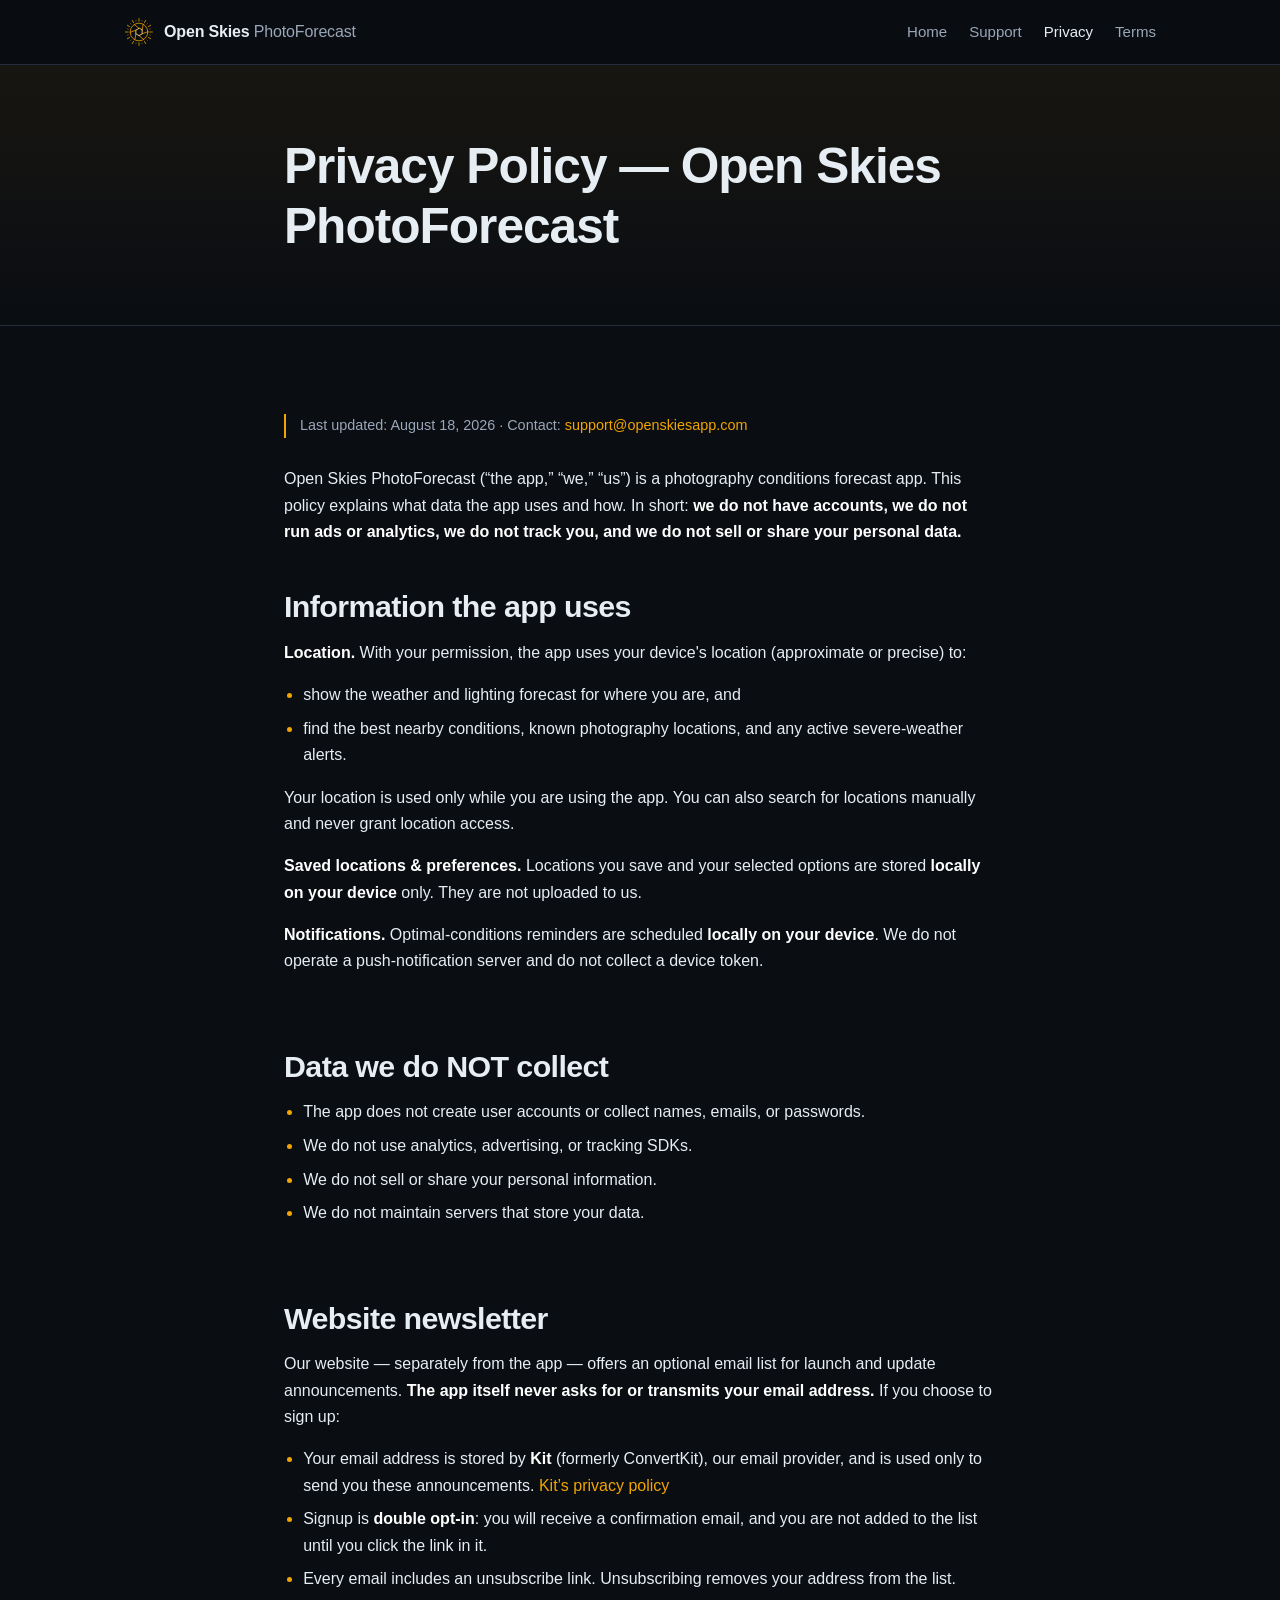
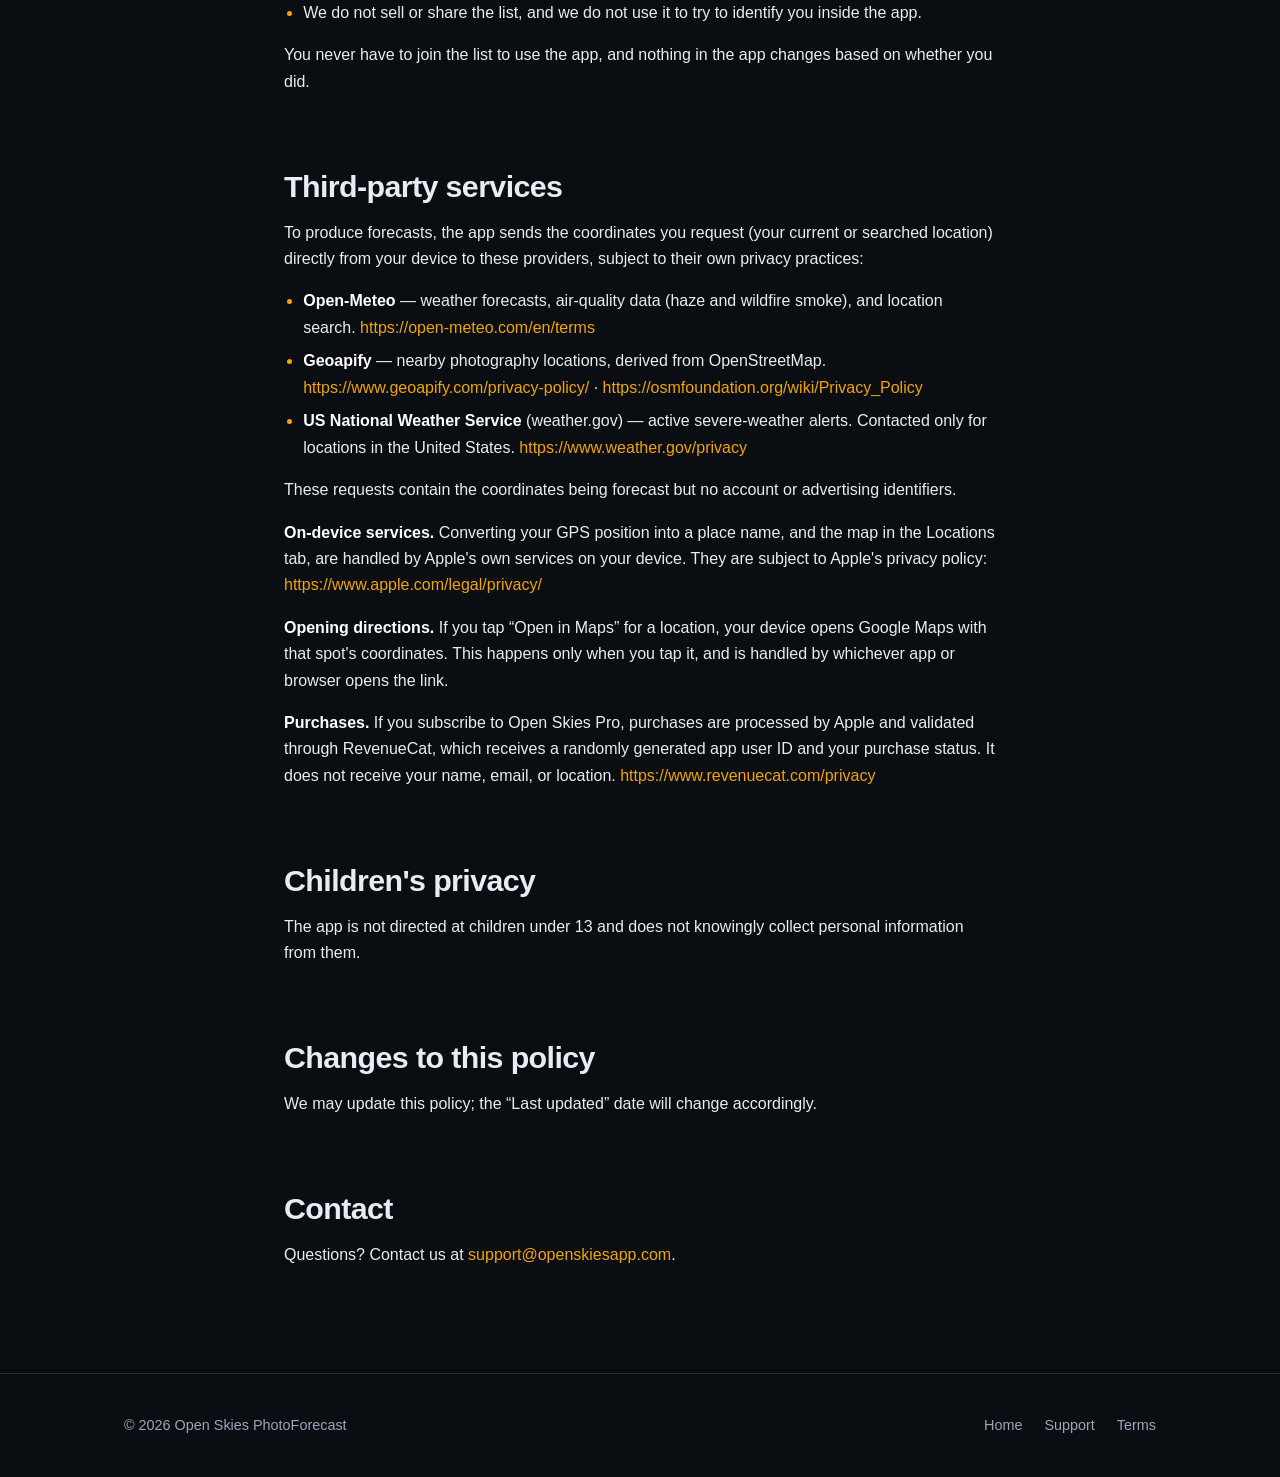
==== privacy.html @ f617b117 "Add a Terms of Use page The Android build links here from the paywall. Apple's standard EULA covers " ====
<!DOCTYPE html>
<html lang="en">
<head>
<meta charset="utf-8">
<meta name="viewport" content="width=device-width, initial-scale=1">
<title>Privacy Policy — Open Skies PhotoForecast</title>
<meta name="description" content="The Open Skies PhotoForecast privacy policy: no accounts, no ads, no analytics, no tracking, and no sale or sharing of personal data.">
<meta name="theme-color" content="#0a0d12">
<meta name="google-site-verification" content="ENrO2JGXDl9mNSKPHNOTtn1yvITgf6xiiaZJoWVUYp8">
<link rel="icon" href="assets/emblem.svg" type="image/svg+xml">
<link rel="icon" href="assets/favicon.png" sizes="48x48">
<link rel="apple-touch-icon" href="assets/app-icon.png">
<link rel="stylesheet" href="styles.css">
</head>
<body>

<header class="site-header">
  <div class="wrap">
    <a class="brand" href="index.html">
      <img class="brand-mark" src="assets/emblem.svg" alt="" width="30" height="30">
      <span class="brand-name">Open Skies <span>PhotoForecast</span></span>
    </a>
    <nav class="site-nav" aria-label="Main">
      <a href="index.html">Home</a>
      <a href="support.html">Support</a>
      <a href="privacy.html" aria-current="page">Privacy</a>
      <a href="terms.html">Terms</a>
    </nav>
  </div>
</header>

<main>

  <div class="page-head">
    <div class="wrap read">
      <h1>Privacy Policy — Open Skies PhotoForecast</h1>
    </div>
  </div>

  <section>
    <div class="wrap prose">

      <p class="meta">
        Last updated: August 18, 2026 ·
        Contact: <a href="mailto:support@openskiesapp.com">support@openskiesapp.com</a>
      </p>

      <p>
        Open Skies PhotoForecast (“the app,” “we,” “us”) is a photography conditions
        forecast app. This policy explains what data the app uses and how. In short:
        <strong>we do not have accounts, we do not run ads or analytics, we do not track you,
        and we do not sell or share your personal data.</strong>
      </p>

      <h2>Information the app uses</h2>

      <p>
        <strong>Location.</strong> With your permission, the app uses your device's location
        (approximate or precise) to:
      </p>
      <ul>
        <li>show the weather and lighting forecast for where you are, and</li>
        <li>find the best nearby conditions, known photography locations, and any
          active severe-weather alerts.</li>
      </ul>

      <p>
        Your location is used only while you are using the app. You can also search for
        locations manually and never grant location access.
      </p>

      <p>
        <strong>Saved locations &amp; preferences.</strong> Locations you save and your selected options
        are stored <strong>locally on your device</strong> only. They are not uploaded to us.
      </p>

      <p>
        <strong>Notifications.</strong> Optimal-conditions reminders are scheduled <strong>locally on your
        device</strong>. We do not operate a push-notification server and do not collect a
        device token.
      </p>

      <h2>Data we do NOT collect</h2>

      <ul>
        <li>The app does not create user accounts or collect names, emails, or passwords.</li>
        <li>We do not use analytics, advertising, or tracking SDKs.</li>
        <li>We do not sell or share your personal information.</li>
        <li>We do not maintain servers that store your data.</li>
      </ul>

      <h2>Website newsletter</h2>

      <p>
        Our website &mdash; separately from the app &mdash; offers an optional
        email list for launch and update announcements. <strong>The app itself
        never asks for or transmits your email address.</strong> If you choose to
        sign up:
      </p>

      <ul>
        <li>
          Your email address is stored by <strong>Kit</strong> (formerly
          ConvertKit), our email provider, and is used only to send you these
          announcements. <a href="https://kit.com/privacy">Kit&rsquo;s privacy policy</a>
        </li>
        <li>
          Signup is <strong>double opt-in</strong>: you will receive a
          confirmation email, and you are not added to the list until you click
          the link in it.
        </li>
        <li>
          Every email includes an unsubscribe link. Unsubscribing removes your
          address from the list.
        </li>
        <li>
          We do not sell or share the list, and we do not use it to try to
          identify you inside the app.
        </li>
      </ul>

      <p>
        You never have to join the list to use the app, and nothing in the app
        changes based on whether you did.
      </p>

      <h2>Third-party services</h2>

      <p>
        To produce forecasts, the app sends the coordinates you request (your current
        or searched location) directly from your device to these providers, subject to
        their own privacy practices:
      </p>

      <ul>
        <li><strong>Open-Meteo</strong> — weather forecasts, air-quality data (haze and wildfire
          smoke), and location search.
          <a href="https://open-meteo.com/en/terms" target="_blank" rel="noopener">https://open-meteo.com/en/terms</a></li>
        <li><strong>Geoapify</strong> — nearby photography locations, derived from OpenStreetMap.
          <a href="https://www.geoapify.com/privacy-policy/" target="_blank" rel="noopener">https://www.geoapify.com/privacy-policy/</a> ·
          <a href="https://osmfoundation.org/wiki/Privacy_Policy" target="_blank" rel="noopener">https://osmfoundation.org/wiki/Privacy_Policy</a></li>
        <li><strong>US National Weather Service</strong> (weather.gov) — active severe-weather alerts.
          Contacted only for locations in the United States.
          <a href="https://www.weather.gov/privacy" target="_blank" rel="noopener">https://www.weather.gov/privacy</a></li>
      </ul>

      <p>
        These requests contain the coordinates being forecast but no account or
        advertising identifiers.
      </p>

      <p>
        <strong>On-device services.</strong> Converting your GPS position into a place name, and the
        map in the Locations tab, are handled by Apple's own services on your device.
        They are subject to Apple's privacy policy:
        <a href="https://www.apple.com/legal/privacy/" target="_blank" rel="noopener">https://www.apple.com/legal/privacy/</a>
      </p>

      <p>
        <strong>Opening directions.</strong> If you tap “Open in Maps” for a location, your device
        opens Google Maps with that spot's coordinates. This happens only when you tap
        it, and is handled by whichever app or browser opens the link.
      </p>

      <p>
        <strong>Purchases.</strong> If you subscribe to Open Skies Pro, purchases are processed by
        Apple and validated through RevenueCat, which receives a randomly generated app
        user ID and your purchase status. It does not receive your name, email, or
        location.
        <a href="https://www.revenuecat.com/privacy" target="_blank" rel="noopener">https://www.revenuecat.com/privacy</a>
      </p>

      <h2>Children's privacy</h2>

      <p>
        The app is not directed at children under 13 and does not knowingly collect
        personal information from them.
      </p>

      <h2>Changes to this policy</h2>

      <p>
        We may update this policy; the “Last updated” date will change accordingly.
      </p>

      <h2>Contact</h2>

      <p>
        Questions? Contact us at
        <a href="mailto:support@openskiesapp.com">support@openskiesapp.com</a>.
      </p>

    </div>
  </section>

</main>

<footer class="site-footer">
  <div class="wrap">
    <span>© 2026 Open Skies PhotoForecast</span>
    <nav aria-label="Footer">
      <a href="index.html">Home</a>
      <a href="support.html">Support</a>
      <a href="terms.html">Terms</a>
    </nav>
  </div>
</footer>

</body>
</html>
---- styles.css ----
/* Open Skies PhotoForecast — site styles */

:root {
  --bg: #0a0d12;
  --surface: #111620;
  --surface-2: #161d29;
  --border: #232c3b;
  --accent: #f0a500;
  --accent-soft: rgba(240, 165, 0, 0.12);
  --text: #e6edf3;
  --muted: #9aa7b8;
  --radius: 14px;
  --maxw: 1080px;
  --readw: 760px;
}

* { box-sizing: border-box; }

html { scroll-behavior: smooth; }

body {
  margin: 0;
  background: var(--bg);
  color: var(--text);
  font: 16px/1.65 -apple-system, BlinkMacSystemFont, "Segoe UI", Inter, Roboto,
    Helvetica, Arial, sans-serif;
  -webkit-font-smoothing: antialiased;
  text-rendering: optimizeLegibility;
}

a { color: var(--accent); text-decoration: none; }
a:hover { text-decoration: underline; }

h1, h2, h3 { line-height: 1.2; letter-spacing: -0.02em; margin: 0 0 0.5em; }
h1 { font-size: clamp(2rem, 5vw, 3.1rem); font-weight: 700; }
h2 { font-size: clamp(1.4rem, 3vw, 1.9rem); font-weight: 650; }
h3 { font-size: 1.05rem; font-weight: 650; }

p { margin: 0 0 1em; }

.wrap { max-width: var(--maxw); margin: 0 auto; padding: 0 24px; }
.read { max-width: var(--readw); }

/* ---------- emblem ---------- */

.emblem { width: 100%; height: 100%; display: block; color: var(--accent); }
.emblem .emblem-core { color: #ffd479; stroke: #ffd479; }
.emblem .emblem-rays { opacity: 0.9; }

/* ---------- header ---------- */

.site-header {
  position: sticky;
  top: 0;
  z-index: 20;
  background: rgba(10, 13, 18, 0.82);
  backdrop-filter: saturate(140%) blur(12px);
  border-bottom: 1px solid var(--border);
}

.site-header .wrap {
  display: flex;
  align-items: center;
  gap: 20px;
  min-height: 64px;
}

.brand {
  display: inline-flex;
  align-items: center;
  gap: 10px;
  color: var(--text);
  font-weight: 650;
  letter-spacing: -0.01em;
  margin-right: auto;
}
.brand:hover { text-decoration: none; }
.brand-mark { width: 30px; height: 30px; flex: 0 0 auto; }
.brand-name { font-size: 1rem; white-space: nowrap; }
.brand-name span { color: var(--muted); font-weight: 500; }

.site-nav { display: flex; gap: 22px; font-size: 0.94rem; }
.site-nav a { color: var(--muted); }
.site-nav a:hover, .site-nav a[aria-current="page"] { color: var(--text); text-decoration: none; }

/* ---------- hero ---------- */

.hero {
  position: relative;
  overflow: hidden;
  padding: clamp(56px, 9vw, 104px) 0 clamp(48px, 7vw, 88px);
  border-bottom: 1px solid var(--border);
}
.hero::before {
  content: "";
  position: absolute;
  inset: -40% 0 auto 50%;
  width: 900px;
  height: 900px;
  transform: translateX(-50%);
  background: radial-gradient(circle, rgba(240, 165, 0, 0.14), transparent 62%);
  pointer-events: none;
}
.hero .wrap { position: relative; }

.hero-grid {
  display: grid;
  grid-template-columns: 1.15fr 0.85fr;
  gap: clamp(32px, 6vw, 72px);
  align-items: center;
}

.eyebrow {
  display: inline-block;
  font-size: 0.78rem;
  font-weight: 650;
  letter-spacing: 0.09em;
  text-transform: uppercase;
  color: var(--accent);
  background: var(--accent-soft);
  border: 1px solid rgba(240, 165, 0, 0.25);
  border-radius: 999px;
  padding: 5px 12px;
  margin-bottom: 20px;
}

.hero p.lede {
  font-size: clamp(1.05rem, 2vw, 1.2rem);
  color: var(--muted);
  max-width: 46ch;
}

.hero-art {
  aspect-ratio: 1;
  max-width: 360px;
  margin-inline: auto;
  width: 100%;
  display: grid;
  place-items: center;
  background: radial-gradient(circle at 50% 45%, rgba(240, 165, 0, 0.16), transparent 65%);
}
.hero-art .emblem { width: 78%; height: auto; filter: drop-shadow(0 0 40px rgba(240, 165, 0, 0.35)); }

.cta-row { display: flex; flex-wrap: wrap; gap: 12px; margin-top: 28px; align-items: center; }

.btn {
  display: inline-flex;
  align-items: center;
  gap: 8px;
  padding: 11px 20px;
  border-radius: 10px;
  font-weight: 600;
  font-size: 0.95rem;
  border: 1px solid transparent;
  transition: background-color 0.15s ease, border-color 0.15s ease;
}
.btn:hover { text-decoration: none; }
.btn-primary { background: var(--accent); color: #14100a; }
.btn-primary:hover { background: #ffb81f; }
.btn-ghost { border-color: var(--border); color: var(--text); background: var(--surface); }
.btn-ghost:hover { border-color: #33405a; }

.note { font-size: 0.87rem; color: var(--muted); margin: 0; }

/* ---------- sections ---------- */

section { padding: clamp(52px, 8vw, 88px) 0; }
section + section { border-top: 1px solid var(--border); }

.section-head { max-width: 62ch; margin-bottom: 40px; }
.section-head p { color: var(--muted); margin: 0; }

/* ---------- mode chips ---------- */

.chips { display: flex; flex-wrap: wrap; gap: 10px; margin: 0; padding: 0; list-style: none; }
.chip {
  border: 1px solid var(--border);
  background: var(--surface);
  color: var(--text);
  border-radius: 999px;
  padding: 8px 16px;
  font: inherit;
  font-size: 0.92rem;
  font-weight: 550;
  cursor: pointer;
  transition: border-color 0.15s ease, background-color 0.15s ease, color 0.15s ease;
}
.chip:hover { border-color: #33405a; background: var(--surface-2); }

/* ---------- feature cards ---------- */

.cards {
  display: grid;
  grid-template-columns: repeat(auto-fit, minmax(280px, 1fr));
  gap: 18px;
}

.card {
  background: var(--surface);
  border: 1px solid var(--border);
  border-radius: var(--radius);
  padding: 26px 24px;
}
.card h3 { margin-bottom: 8px; }
.card p { color: var(--muted); margin: 0; font-size: 0.95rem; }
.card p + p { margin-top: 0.7em; }

.card-icon {
  width: 34px;
  height: 34px;
  color: var(--accent);
  margin-bottom: 14px;
}
.card-icon svg { width: 100%; height: 100%; display: block; }

/* ---------- privacy strip ---------- */

.strip {
  background: var(--surface);
  border: 1px solid var(--border);
  border-radius: var(--radius);
  padding: clamp(28px, 4vw, 40px);
  display: grid;
  grid-template-columns: repeat(auto-fit, minmax(200px, 1fr));
  gap: 28px;
}
.strip-item h3 { margin-bottom: 6px; }
.strip-item p { color: var(--muted); font-size: 0.93rem; margin: 0; }

/* ---------- prose (privacy / support body) ---------- */

.prose { max-width: var(--readw); }
.prose h2 { margin-top: 2.2em; padding-top: 0.2em; }
.prose h2:first-of-type { margin-top: 1.2em; }
.prose ul { padding-left: 1.2em; margin: 0 0 1em; }
.prose li { margin-bottom: 0.45em; }
.prose li::marker { color: var(--accent); }
.prose strong { color: #fff; font-weight: 650; }
.prose .meta {
  color: var(--muted);
  font-size: 0.9rem;
  border-left: 2px solid var(--accent);
  padding-left: 14px;
  margin-bottom: 2em;
}
.prose a { word-break: break-word; }

/* ---------- page header (interior pages) ---------- */

.page-head {
  padding: clamp(44px, 6vw, 72px) 0 clamp(28px, 4vw, 44px);
  border-bottom: 1px solid var(--border);
  background: linear-gradient(180deg, rgba(240, 165, 0, 0.06), transparent);
}
.page-head p { color: var(--muted); margin: 0; max-width: 60ch; }

/* ---------- contact card ---------- */

.contact {
  background: var(--surface);
  border: 1px solid var(--border);
  border-radius: var(--radius);
  padding: 28px 26px;
  margin-bottom: 48px;
}
.contact h2 { margin-top: 0; }
.contact p { color: var(--muted); }
.contact .email {
  display: inline-block;
  font-size: 1.15rem;
  font-weight: 600;
  margin-bottom: 4px;
}

/* ---------- FAQ ---------- */

.faq { display: grid; gap: 10px; }

details {
  background: var(--surface);
  border: 1px solid var(--border);
  border-radius: 12px;
  overflow: hidden;
}
details[open] { background: var(--surface-2); }

summary {
  cursor: pointer;
  list-style: none;
  padding: 16px 46px 16px 20px;
  font-weight: 600;
  position: relative;
}
summary::-webkit-details-marker { display: none; }
summary:hover { color: var(--accent); }
summary::after {
  content: "";
  position: absolute;
  right: 20px;
  top: 50%;
  width: 9px;
  height: 9px;
  border-right: 2px solid var(--muted);
  border-bottom: 2px solid var(--muted);
  transform: translateY(-70%) rotate(45deg);
  transition: transform 0.18s ease;
}
details[open] summary::after { transform: translateY(-25%) rotate(-135deg); }

.faq-body { padding: 0 20px 18px; color: var(--muted); font-size: 0.95rem; }
.faq-body > :last-child { margin-bottom: 0; }
.faq-body ul { padding-left: 1.2em; margin: 0 0 1em; }
.faq-body li::marker { color: var(--accent); }

/* ---------- footer ---------- */

.site-footer {
  border-top: 1px solid var(--border);
  padding: 40px 0;
  color: var(--muted);
  font-size: 0.9rem;
}
.site-footer .wrap {
  display: flex;
  flex-wrap: wrap;
  gap: 16px 26px;
  align-items: center;
}
.site-footer nav { display: flex; gap: 22px; margin-left: auto; }
.site-footer a { color: var(--muted); }
.site-footer a:hover { color: var(--text); }

/* ---------- responsive ---------- */

@media (max-width: 820px) {
  .hero-grid { grid-template-columns: 1fr; }
  .hero-art { order: -1; max-width: 210px; }
  .site-footer nav { margin-left: 0; }
}

@media (max-width: 560px) {
  .site-header .wrap { gap: 12px; }
  .site-nav { gap: 14px; font-size: 0.85rem; }
  .brand-mark { width: 26px; height: 26px; }
  .brand-name { font-size: 0.95rem; }
  .brand-name span { display: none; }
}

@media (max-width: 400px) {
  .wrap { padding: 0 18px; }
  .site-nav { gap: 12px; font-size: 0.8rem; }
}

@media (prefers-reduced-motion: reduce) {
  html { scroll-behavior: auto; }
  * { transition: none !important; }
}

/* focus visibility */
a:focus-visible, summary:focus-visible {
  outline: 2px solid var(--accent);
  outline-offset: 3px;
  border-radius: 4px;
}

/* placeholder shown until a public support address exists */
.contact .email-pending {
  color: var(--accent);
  font-weight: 600;
  margin: 0;
}

/* ---------- newsletter signup ---------- */

.sr-only {
  position: absolute;
  width: 1px;
  height: 1px;
  padding: 0;
  margin: -1px;
  overflow: hidden;
  clip: rect(0 0 0 0);
  white-space: nowrap;
  border: 0;
}

/* Honeypot: off-screen rather than display:none, which some bots skip. */
.hp {
  position: absolute;
  left: -9999px;
  width: 1px;
  height: 1px;
  overflow: hidden;
}

.signup {
  background: var(--surface);
  border: 1px solid var(--border);
  border-radius: var(--radius);
  padding: clamp(28px, 4vw, 44px);
  display: grid;
  grid-template-columns: 1fr 1fr;
  gap: clamp(24px, 4vw, 48px);
  align-items: center;
}

.signup-copy h2 { margin-bottom: 10px; }
.signup-copy p { color: var(--muted); margin: 0; font-size: 0.96rem; }

.signup-form { margin: 0; }

.field-row { display: flex; gap: 10px; flex-wrap: wrap; }

.signup-form input[type="email"] {
  flex: 1 1 220px;
  min-width: 0;
  background: var(--bg);
  border: 1px solid var(--border);
  border-radius: 10px;
  color: var(--text);
  font: inherit;
  /* 16px minimum: anything smaller makes iOS Safari zoom in on focus. */
  font-size: 16px;
  padding: 11px 14px;
  transition: border-color 0.15s ease, box-shadow 0.15s ease;
}
.signup-form input[type="email"]::placeholder { color: #64748b; }
.signup-form input[type="email"]:focus {
  outline: none;
  border-color: var(--accent);
  box-shadow: 0 0 0 3px rgba(240, 165, 0, 0.16);
}

.signup-form button { flex: 0 0 auto; cursor: pointer; font-family: inherit; }
.signup-form button:disabled { opacity: 0.6; cursor: default; }

.form-note {
  margin: 12px 0 0;
  font-size: 0.85rem;
  line-height: 1.5;
  color: var(--muted);
}
.form-note.is-success { color: #6ee7a8; }
.form-note.is-error { color: #ff9d8a; }

@media (max-width: 820px) {
  .signup { grid-template-columns: 1fr; }
}

/* ---------- download / App Store ---------- */

.download {
  background: var(--surface);
  border: 1px solid var(--border);
  border-radius: var(--radius);
  padding: clamp(28px, 4vw, 48px);
  display: grid;
  grid-template-columns: auto 1fr;
  gap: clamp(24px, 4vw, 48px);
  align-items: center;
  position: relative;
  overflow: hidden;
}
.download::before {
  content: "";
  position: absolute;
  inset: auto auto -60% -10%;
  width: 460px;
  height: 460px;
  background: radial-gradient(circle, rgba(240, 165, 0, 0.10), transparent 65%);
  pointer-events: none;
}

.download-icon {
  width: clamp(96px, 14vw, 148px);
  height: auto;
  border-radius: 24%;
  border: 1px solid var(--border);
  position: relative;
}

.download-copy { position: relative; }
.download-copy h2 { margin-bottom: 10px; }
.download-copy > p { color: var(--muted); max-width: 52ch; }
.download-copy .cta-row { margin-top: 22px; }
.download-copy .note { margin-top: 14px; }

@media (max-width: 700px) {
  .download { grid-template-columns: 1fr; justify-items: start; text-align: left; }
}

/* ---------- official App Store badge ---------- */

/* Apple's badge artwork must not be recoloured or reproportioned, so this only
   handles placement, clear space, and focus. Min height 40px per Apple's
   marketing guidelines; the surrounding margin preserves the required
   clear space of one quarter the badge height. */
.badge-link {
  display: inline-block;
  line-height: 0;
  border-radius: 8px;
  margin: 3px;
  transition: opacity 0.15s ease;
}
.badge-link:hover { opacity: 0.85; text-decoration: none; }
.badge-link img { display: block; height: auto; max-width: 100%; }
.badge-link:focus-visible {
  outline: 2px solid var(--accent);
  outline-offset: 4px;
}

/* ---------- mode tabs + example breakdown ---------- */

.chips[role="tablist"] { margin-bottom: 22px; }

.chip[aria-selected="true"] {
  background: var(--accent-soft);
  border-color: rgba(240, 165, 0, 0.55);
  color: var(--accent);
}
.chip:focus-visible { outline: 2px solid var(--accent); outline-offset: 3px; }

.mode-panel {
  background: var(--surface);
  border: 1px solid var(--border);
  border-radius: var(--radius);
  padding: clamp(22px, 3vw, 32px);
}
.mode-panel:focus-visible { outline: 2px solid var(--accent); outline-offset: 3px; }

.mode-head {
  display: flex;
  align-items: center;
  gap: clamp(18px, 3vw, 28px);
  padding-bottom: 22px;
  margin-bottom: 22px;
  border-bottom: 1px solid var(--border);
}

.mode-score { display: flex; align-items: baseline; gap: 4px; flex: 0 0 auto; }
.mode-score-num {
  font-size: clamp(2.6rem, 6vw, 3.6rem);
  font-weight: 700;
  line-height: 1;
  color: var(--accent);
  letter-spacing: -0.03em;
  font-variant-numeric: tabular-nums;
}
.mode-score-max { font-size: 0.9rem; color: var(--muted); }

.mode-head-copy { min-width: 0; }
.mode-head-copy h3 { margin: 0 0 4px; }
.mode-head-copy p { margin: 0 0 12px; color: var(--muted); font-size: 0.93rem; }

.mode-meter {
  height: 6px;
  background: var(--bg);
  border-radius: 999px;
  overflow: hidden;
  max-width: 340px;
}
.mode-meter span {
  display: block;
  height: 100%;
  background: linear-gradient(90deg, #b8760a, var(--accent));
  border-radius: 999px;
}

.mode-cols {
  display: grid;
  grid-template-columns: 1fr 1fr;
  gap: clamp(20px, 4vw, 44px);
}
.mode-cols h4 {
  margin: 0 0 12px;
  font-size: 0.78rem;
  font-weight: 650;
  letter-spacing: 0.08em;
  text-transform: uppercase;
  color: var(--muted);
}

.mode-factors, .mode-weighs { margin: 0; padding: 0; list-style: none; font-size: 0.93rem; }
.mode-factors li, .mode-weighs li { position: relative; padding-left: 20px; margin-bottom: 9px; }
.mode-factors li { color: var(--text); }
.mode-weighs li { color: var(--muted); }

.mode-factors li::before {
  content: "";
  position: absolute;
  left: 2px;
  top: 0.55em;
  width: 7px;
  height: 7px;
  border-radius: 50%;
  background: var(--accent);
}
.mode-weighs li::before {
  content: "";
  position: absolute;
  left: 2px;
  top: 0.62em;
  width: 7px;
  height: 1px;
  background: #4a5568;
}

.mode-fallback { color: var(--muted); margin: 0; }

@media (max-width: 700px) {
  .mode-cols { grid-template-columns: 1fr; }
  .mode-head { flex-direction: column; align-items: flex-start; gap: 12px; }
}
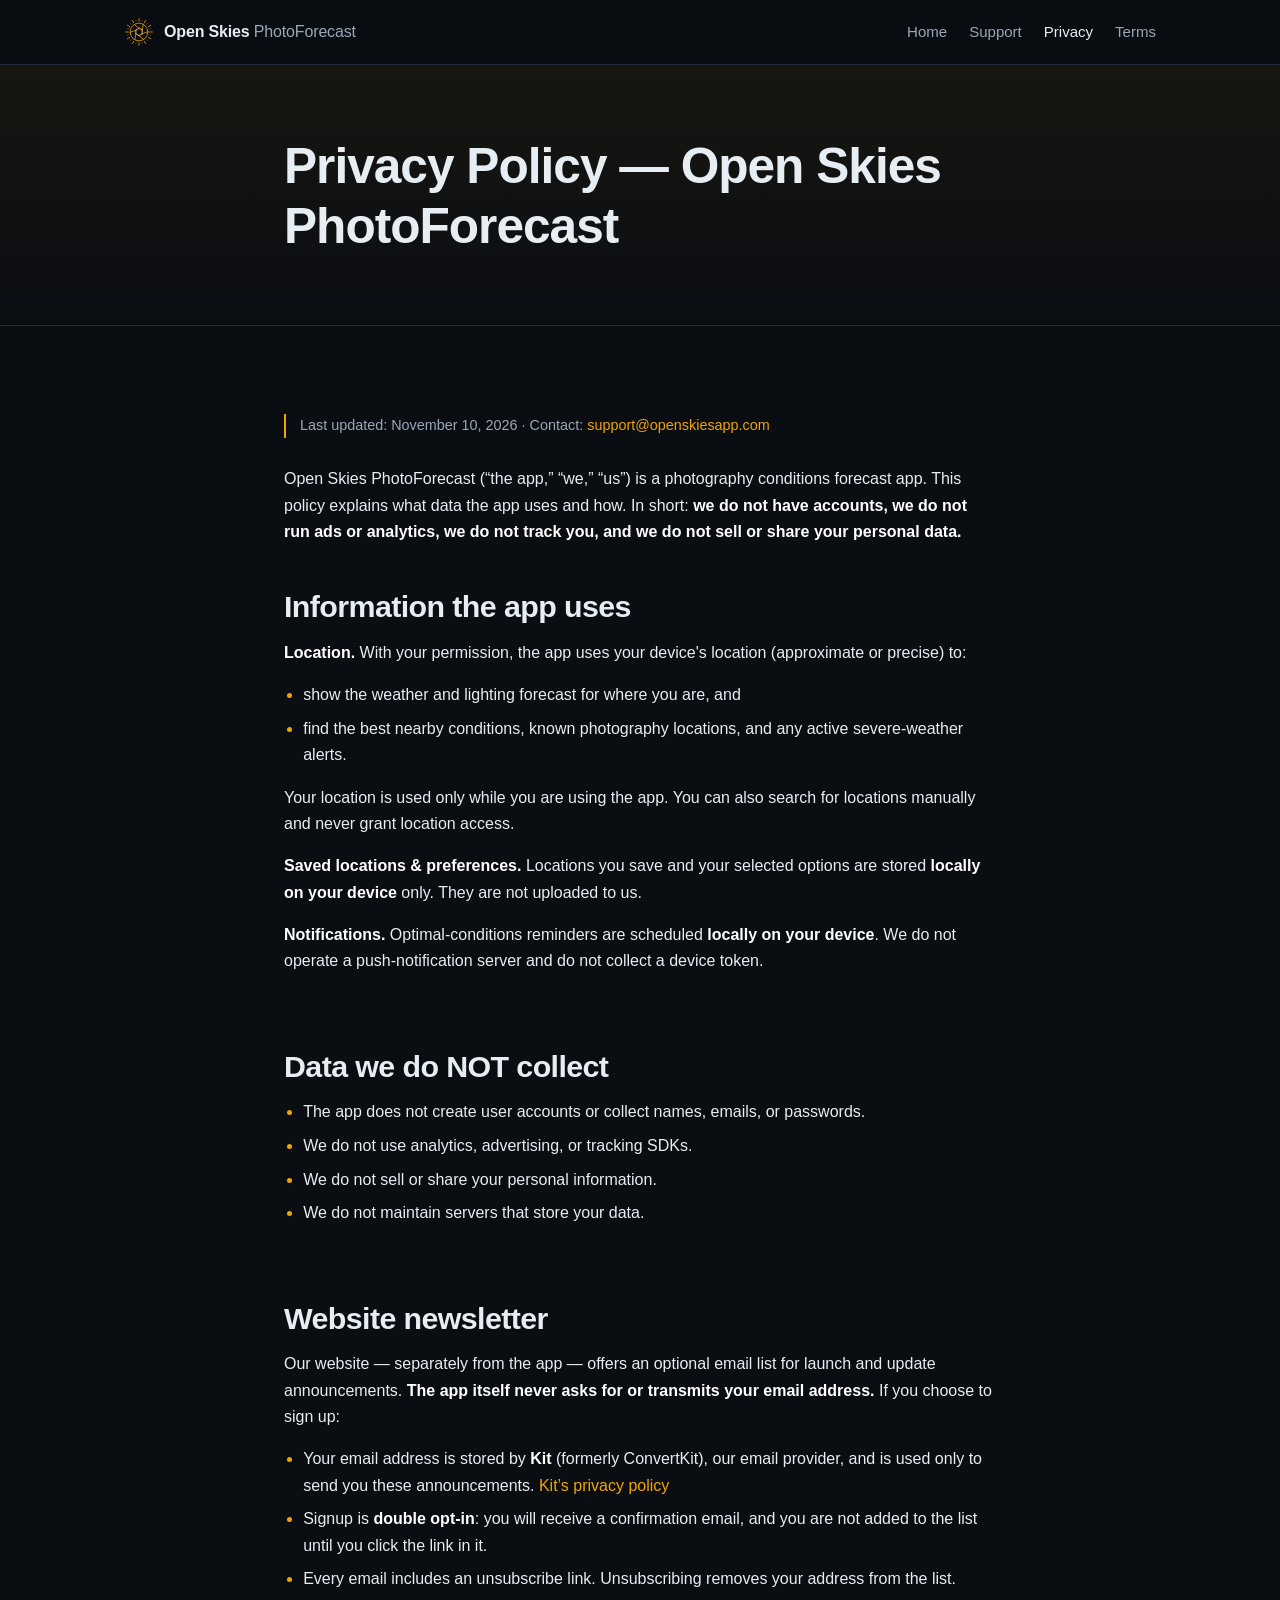
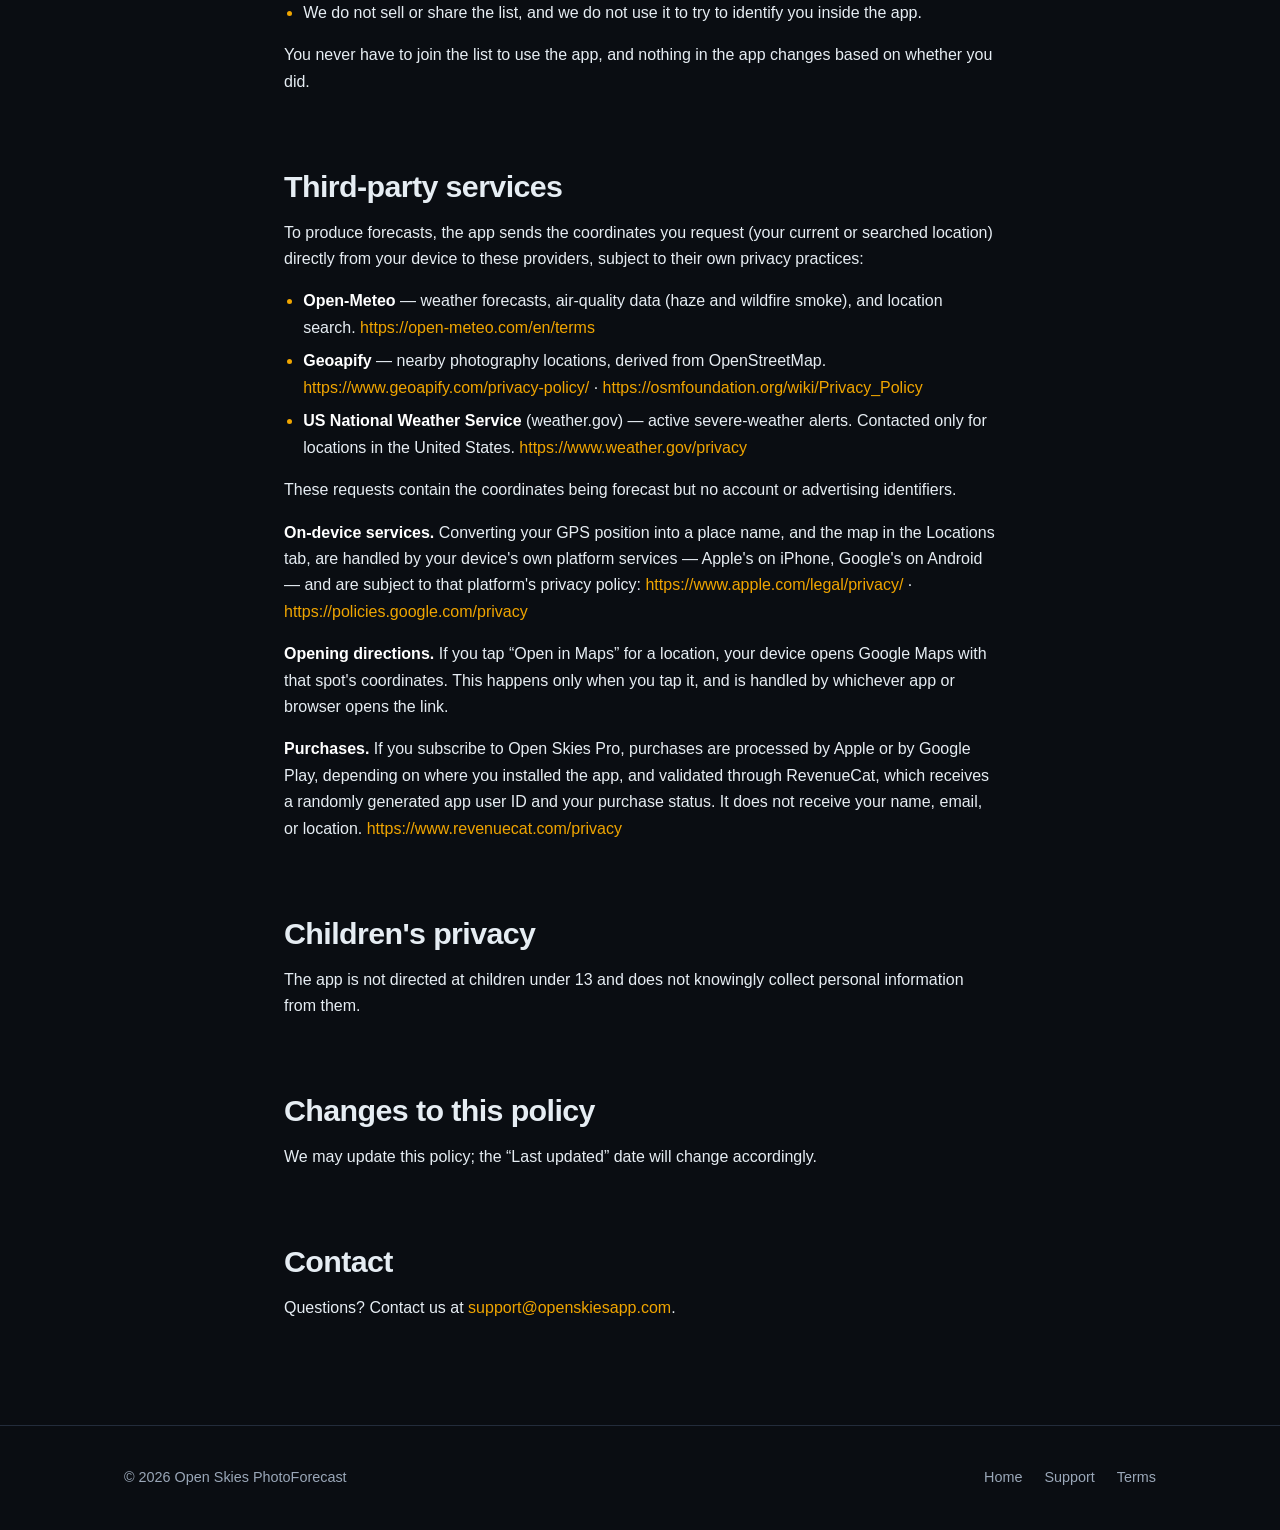
==== commit 65ca10cb: "Add Google Play alongside the App Store The app is now on both stores, so the site said several thin" ====
--- a/privacy.html
+++ b/privacy.html
@@ -41,7 +41,7 @@
     <div class="wrap prose">
 
       <p class="meta">
-        Last updated: August 18, 2026 ·
+        Last updated: November 10, 2026 ·
         Contact: <a href="mailto:support@openskiesapp.com">support@openskiesapp.com</a>
       </p>
 
@@ -151,9 +151,12 @@
 
       <p>
         <strong>On-device services.</strong> Converting your GPS position into a place name, and the
-        map in the Locations tab, are handled by Apple's own services on your device.
-        They are subject to Apple's privacy policy:
+        map in the Locations tab, are handled by your device's own platform services
+        — Apple's on iPhone, Google's on Android — and are subject to that platform's
+        privacy policy:
         <a href="https://www.apple.com/legal/privacy/" target="_blank" rel="noopener">https://www.apple.com/legal/privacy/</a>
+        ·
+        <a href="https://policies.google.com/privacy" target="_blank" rel="noopener">https://policies.google.com/privacy</a>
       </p>
 
       <p>
@@ -164,9 +167,9 @@
 
       <p>
         <strong>Purchases.</strong> If you subscribe to Open Skies Pro, purchases are processed by
-        Apple and validated through RevenueCat, which receives a randomly generated app
-        user ID and your purchase status. It does not receive your name, email, or
-        location.
+        Apple or by Google Play, depending on where you installed the app, and validated
+        through RevenueCat, which receives a randomly generated app user ID and your
+        purchase status. It does not receive your name, email, or location.
         <a href="https://www.revenuecat.com/privacy" target="_blank" rel="noopener">https://www.revenuecat.com/privacy</a>
       </p>
 
--- a/styles.css
+++ b/styles.css
@@ -611,3 +611,17 @@
   .mode-cols { grid-template-columns: 1fr; }
   .mode-head { flex-direction: column; align-items: flex-start; gap: 12px; }
 }
+
+/* ---------- Google Play badge ---------- */
+
+/* Google's badge PNG carries 41px of transparent padding on all sides (art is
+   564x168 inside a 646x250 image), while Apple's SVG has none. Rendering both
+   at the same height would make Play look ~33% smaller, so Play is rendered
+   taller and the surplus padding is pulled back with a negative margin —
+   leaving enough to satisfy Google's clear-space rule. */
+.cta-row .badge-link { flex: 0 0 auto; }
+
+/* Art is 168/250 of the image height, so to match a 50px Apple badge the Play
+   image must render at 50 / 0.672 = 74.4px (83.3px against the 56px badge). */
+.badge-play img { height: 74.4px; width: auto; margin: -12px -4px; }
+.download .badge-play img { height: 83.3px; width: auto; margin: -14px -5px; }
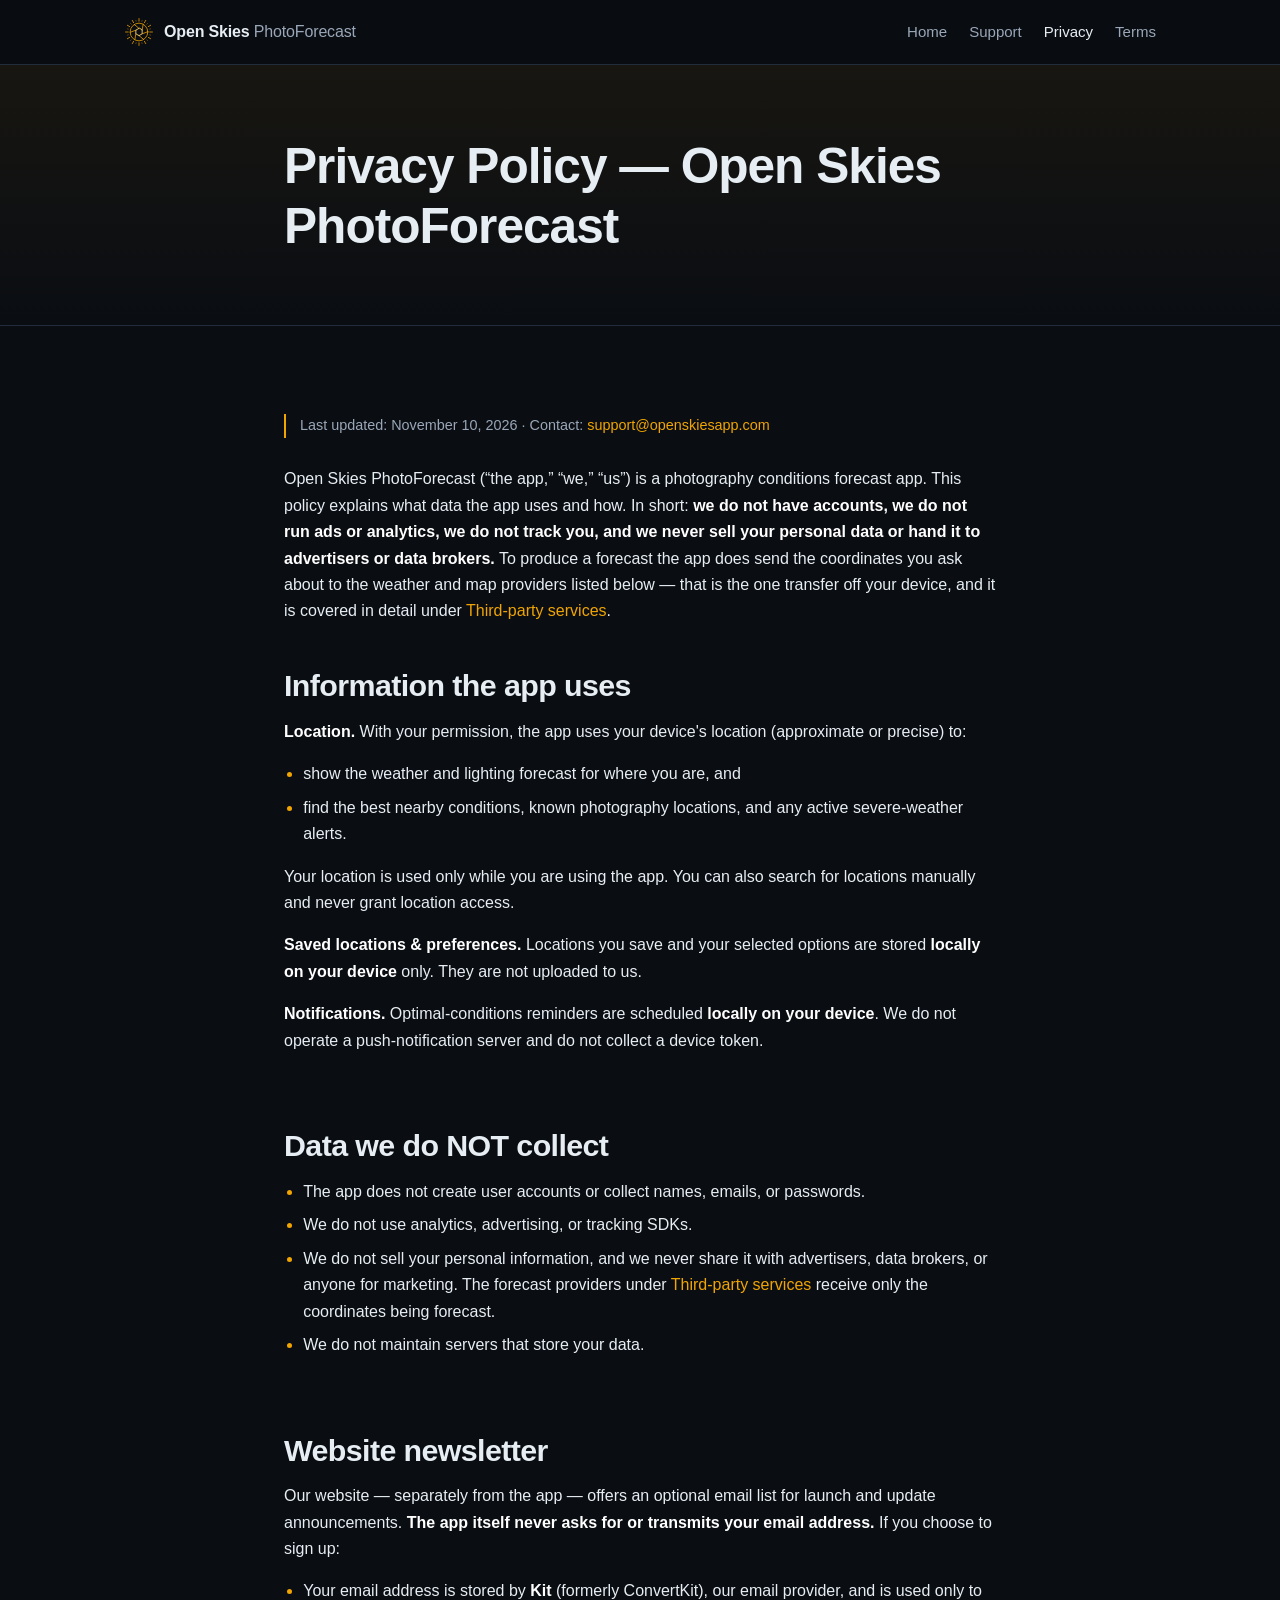
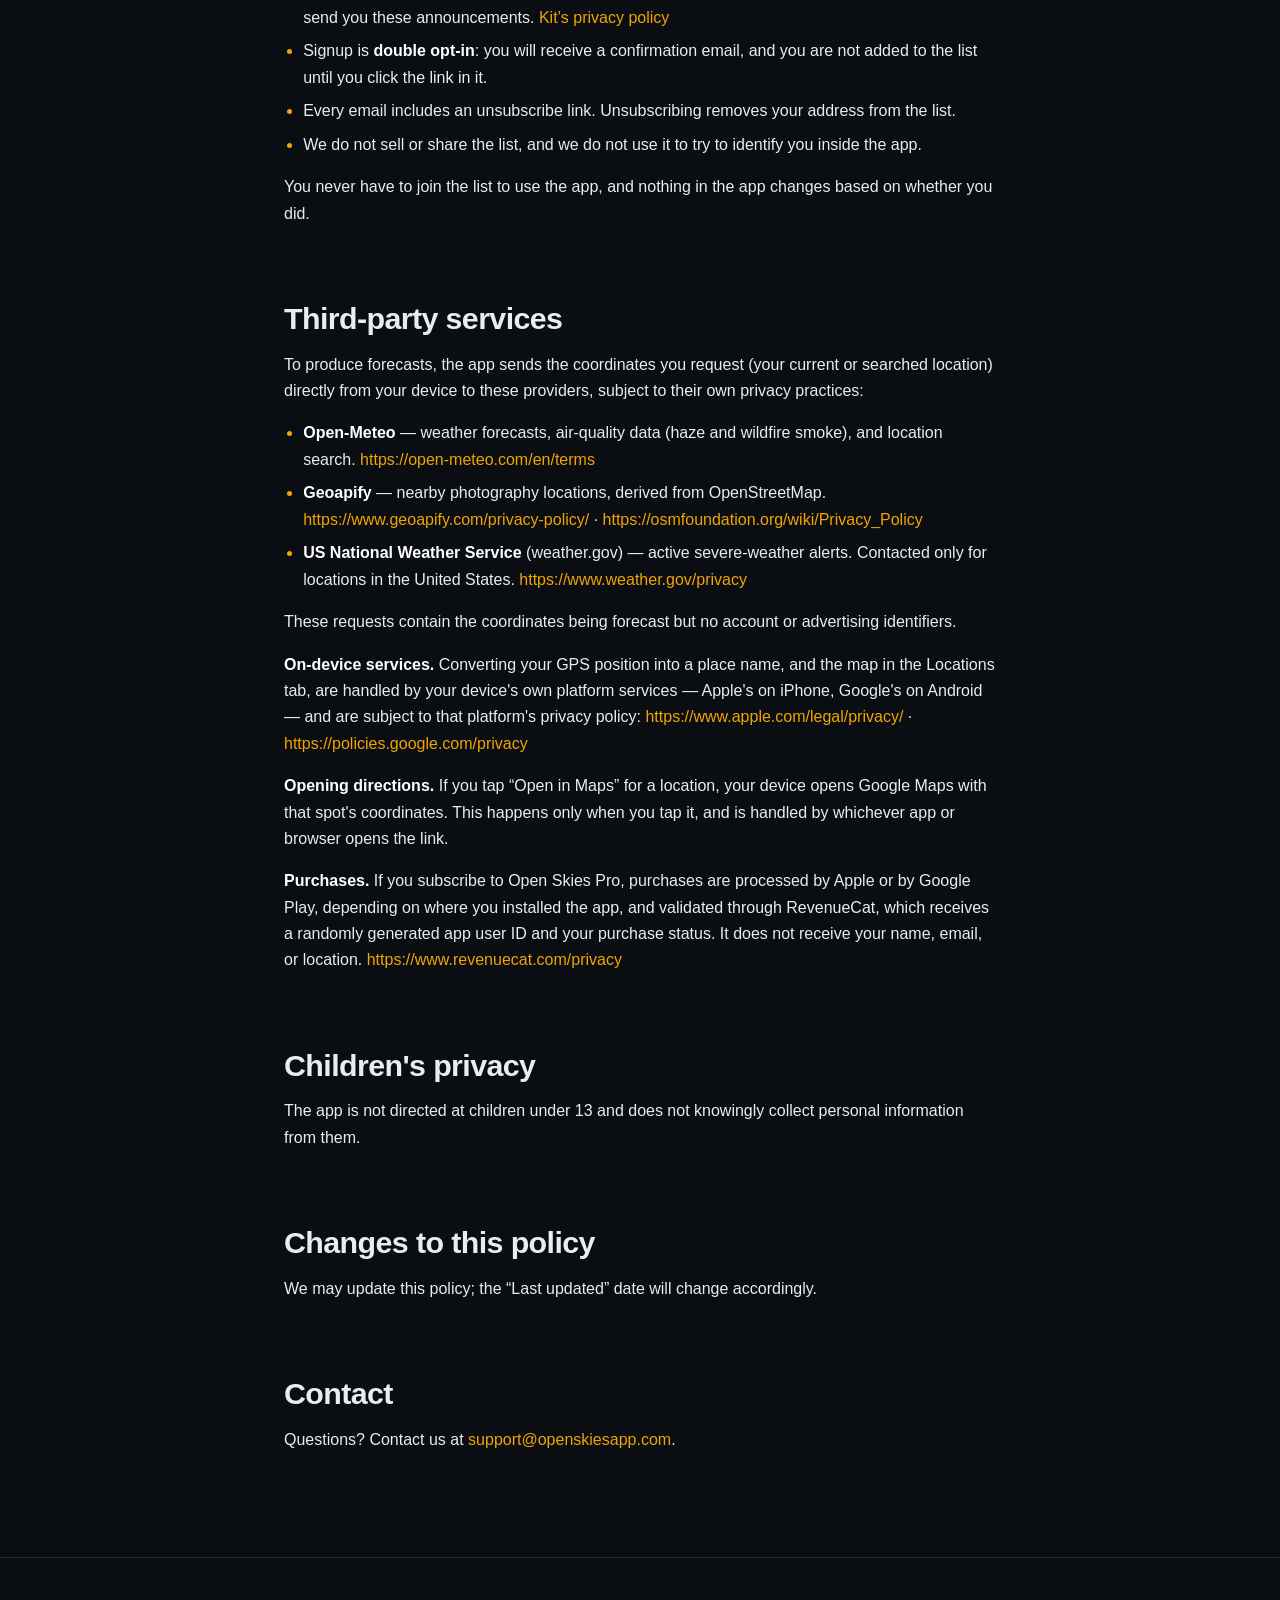
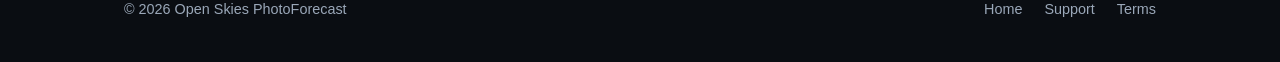
==== commit 6d194d1b: "Disambiguate "share" so the policy matches the Play data-safety answer The policy said "we do not se" ====
--- a/privacy.html
+++ b/privacy.html
@@ -49,7 +49,11 @@
         Open Skies PhotoForecast (“the app,” “we,” “us”) is a photography conditions
         forecast app. This policy explains what data the app uses and how. In short:
         <strong>we do not have accounts, we do not run ads or analytics, we do not track you,
-        and we do not sell or share your personal data.</strong>
+        and we never sell your personal data or hand it to advertisers or data
+        brokers.</strong> To produce a forecast the app does send the coordinates
+        you ask about to the weather and map providers listed below — that is the
+        one transfer off your device, and it is covered in detail under
+        <a href="#third-party">Third-party services</a>.
       </p>
 
       <h2>Information the app uses</h2>
@@ -85,7 +89,10 @@
       <ul>
         <li>The app does not create user accounts or collect names, emails, or passwords.</li>
         <li>We do not use analytics, advertising, or tracking SDKs.</li>
-        <li>We do not sell or share your personal information.</li>
+        <li>We do not sell your personal information, and we never share it with
+          advertisers, data brokers, or anyone for marketing. The forecast
+          providers under <a href="#third-party">Third-party services</a> receive
+          only the coordinates being forecast.</li>
         <li>We do not maintain servers that store your data.</li>
       </ul>
 
@@ -124,7 +131,7 @@
         changes based on whether you did.
       </p>
 
-      <h2>Third-party services</h2>
+      <h2 id="third-party">Third-party services</h2>
 
       <p>
         To produce forecasts, the app sends the coordinates you request (your current
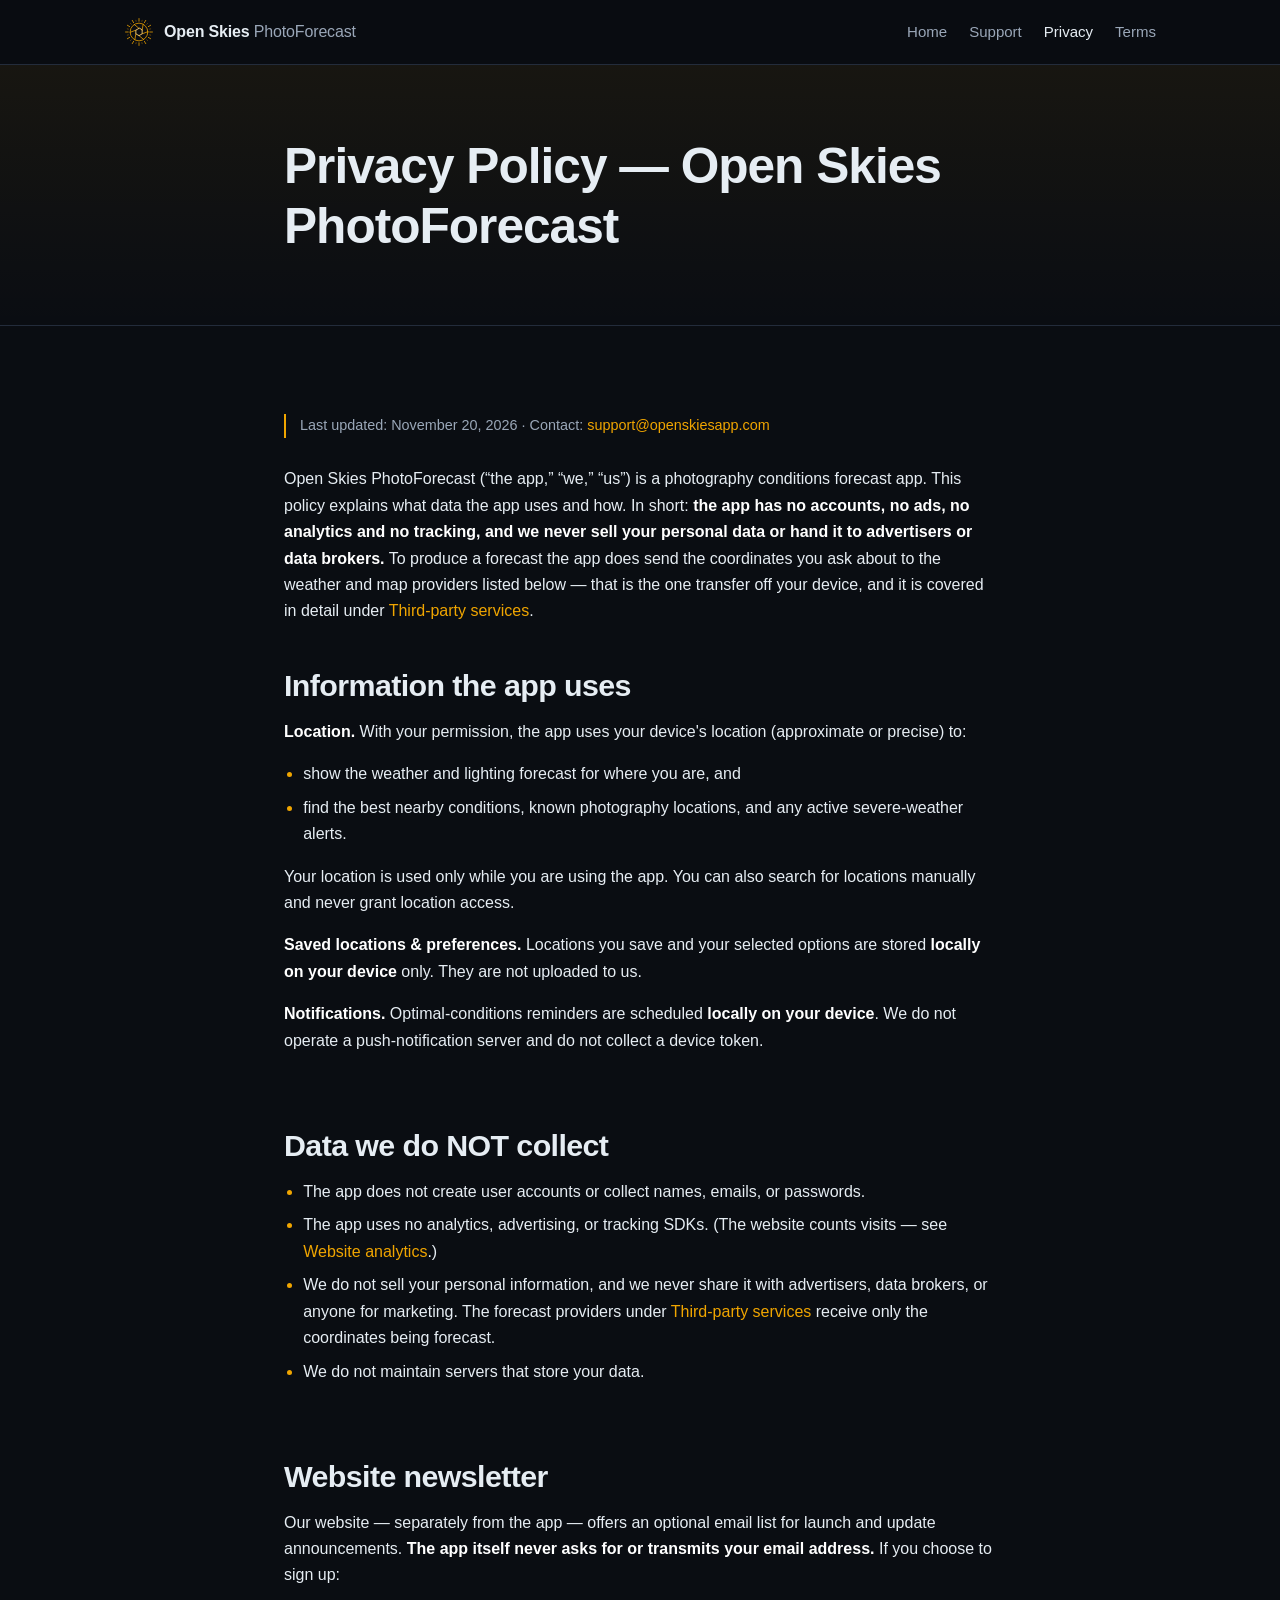
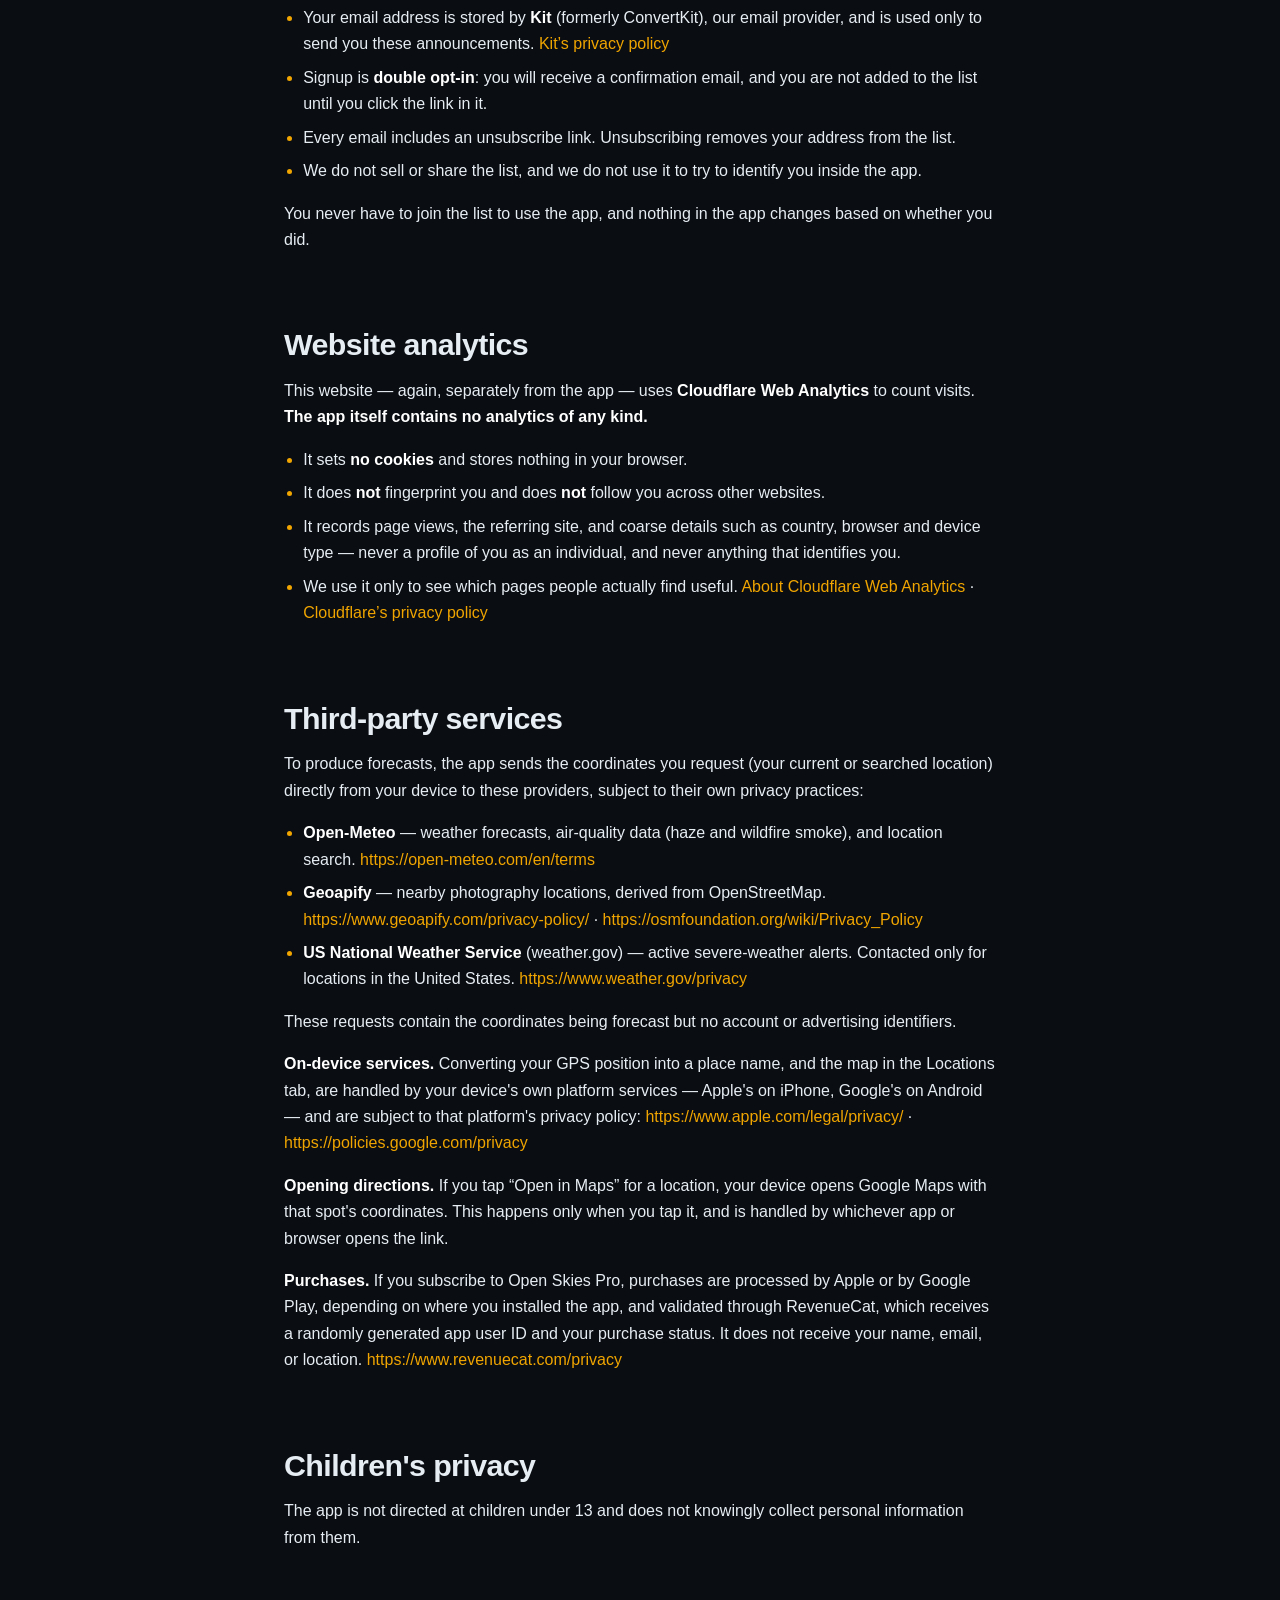
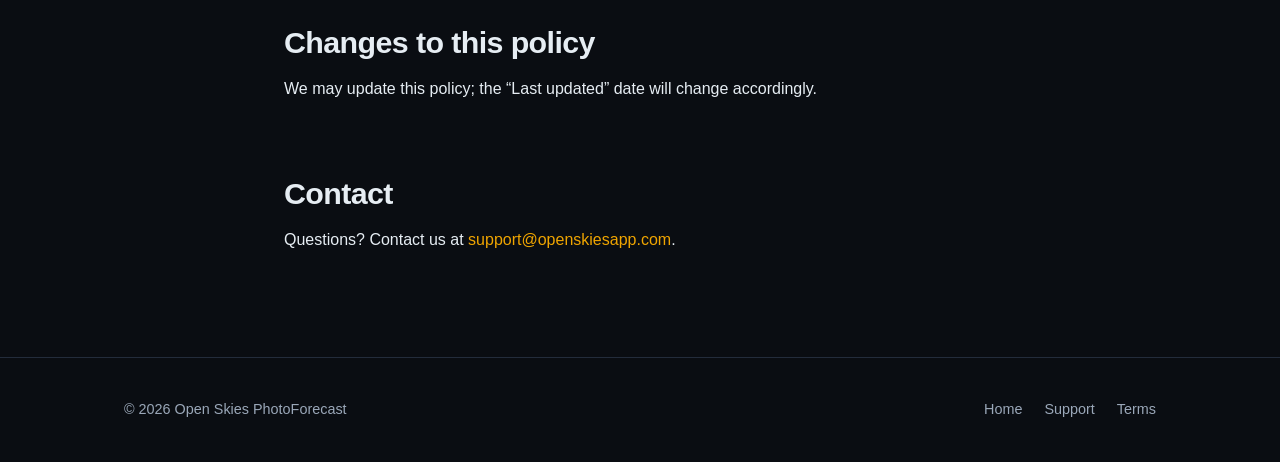
==== commit e91176ce: "Add Cloudflare Web Analytics, and scope the no-analytics claims to the app The site had no visitor a" ====
--- a/privacy.html
+++ b/privacy.html
@@ -4,7 +4,7 @@
 <meta charset="utf-8">
 <meta name="viewport" content="width=device-width, initial-scale=1">
 <title>Privacy Policy — Open Skies PhotoForecast</title>
-<meta name="description" content="The Open Skies PhotoForecast privacy policy: no accounts, no ads, no analytics, no tracking, and no sale or sharing of personal data.">
+<meta name="description" content="The Open Skies PhotoForecast privacy policy: the app has no accounts, no ads, no analytics and no tracking, and we never sell your personal data.">
 <meta name="theme-color" content="#0a0d12">
 <meta name="google-site-verification" content="ENrO2JGXDl9mNSKPHNOTtn1yvITgf6xiiaZJoWVUYp8">
 <link rel="icon" href="assets/emblem.svg" type="image/svg+xml">
@@ -41,15 +41,15 @@
     <div class="wrap prose">
 
       <p class="meta">
-        Last updated: November 10, 2026 ·
+        Last updated: November 20, 2026 ·
         Contact: <a href="mailto:support@openskiesapp.com">support@openskiesapp.com</a>
       </p>
 
       <p>
         Open Skies PhotoForecast (“the app,” “we,” “us”) is a photography conditions
         forecast app. This policy explains what data the app uses and how. In short:
-        <strong>we do not have accounts, we do not run ads or analytics, we do not track you,
-        and we never sell your personal data or hand it to advertisers or data
+        <strong>the app has no accounts, no ads, no analytics and no tracking, and we
+        never sell your personal data or hand it to advertisers or data
         brokers.</strong> To produce a forecast the app does send the coordinates
         you ask about to the weather and map providers listed below — that is the
         one transfer off your device, and it is covered in detail under
@@ -88,7 +88,8 @@
 
       <ul>
         <li>The app does not create user accounts or collect names, emails, or passwords.</li>
-        <li>We do not use analytics, advertising, or tracking SDKs.</li>
+        <li>The app uses no analytics, advertising, or tracking SDKs. (The website
+          counts visits — see <a href="#website-analytics">Website analytics</a>.)</li>
         <li>We do not sell your personal information, and we never share it with
           advertisers, data brokers, or anyone for marketing. The forecast
           providers under <a href="#third-party">Third-party services</a> receive
@@ -130,6 +131,27 @@
         You never have to join the list to use the app, and nothing in the app
         changes based on whether you did.
       </p>
+
+      <h2 id="website-analytics">Website analytics</h2>
+
+      <p>
+        This website &mdash; again, separately from the app &mdash; uses
+        <strong>Cloudflare Web Analytics</strong> to count visits.
+        <strong>The app itself contains no analytics of any kind.</strong>
+      </p>
+
+      <ul>
+        <li>It sets <strong>no cookies</strong> and stores nothing in your browser.</li>
+        <li>It does <strong>not</strong> fingerprint you and does
+          <strong>not</strong> follow you across other websites.</li>
+        <li>It records page views, the referring site, and coarse details such as
+          country, browser and device type &mdash; never a profile of you as an
+          individual, and never anything that identifies you.</li>
+        <li>We use it only to see which pages people actually find useful.
+          <a href="https://www.cloudflare.com/web-analytics/" target="_blank" rel="noopener">About Cloudflare Web Analytics</a>
+          ·
+          <a href="https://www.cloudflare.com/privacypolicy/" target="_blank" rel="noopener">Cloudflare&rsquo;s privacy policy</a></li>
+      </ul>
 
       <h2 id="third-party">Third-party services</h2>
 
@@ -216,5 +238,9 @@
   </div>
 </footer>
 
+<!-- Cloudflare Web Analytics — cookieless, no cross-site tracking. -->
+<script type="module" src="https://static.cloudflareinsights.com/beacon.min.js"
+        data-cf-beacon='{"token": "5a6eaebb7597426e8801f39f93e0c8c6"}'></script>
+
 </body>
 </html>
